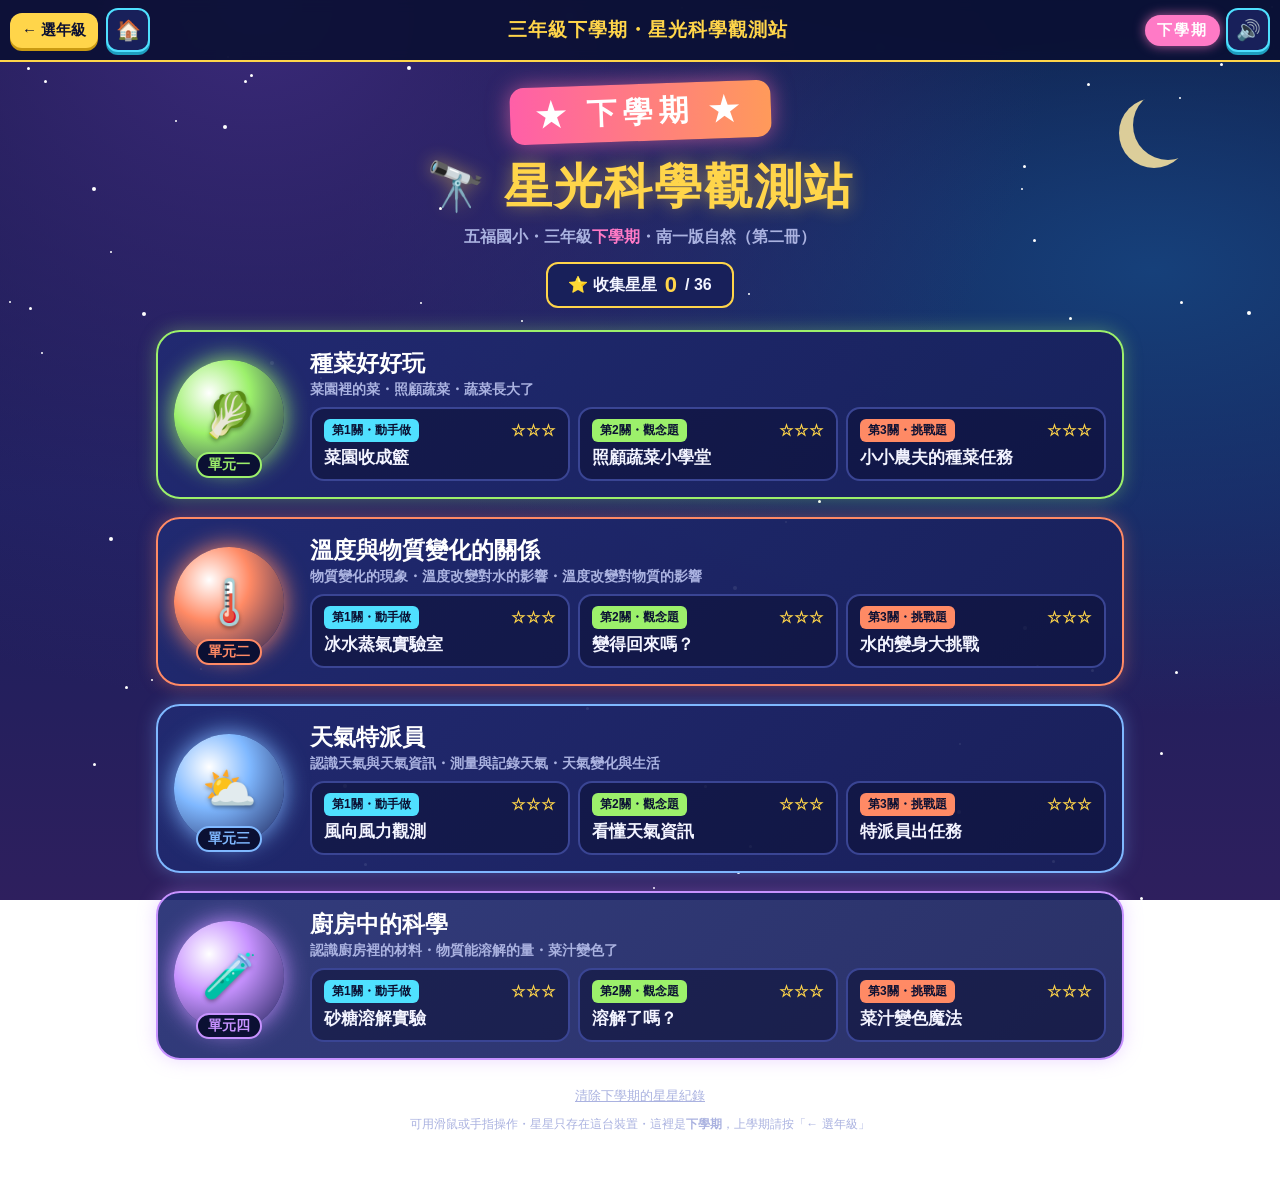
==== grade3-2/index.html @ 41b17544 "Add grade 3 second semester (南一三下) Co-Authored-By: Claude Opus 5.5 <noreply@anthropic.com>" ====
<!DOCTYPE html>
<html lang="zh-Hant">
<head>
<meta charset="UTF-8">
<meta name="viewport" content="width=device-width, initial-scale=1, maximum-scale=1, user-scalable=no">
<title>三年級下學期・星光科學觀測站（自然 南一版）</title>
<link rel="stylesheet" href="css/style.css">
</head>
<body>
<div class="sky" aria-hidden="true"><span class="moon"></span><span class="shoot"></span></div>
<header class="topbar">
  <div class="left"><a class="grade-link" href="../index.html">← 選年級</a><button id="btn-home" class="icon-btn" title="回觀測站首頁" aria-label="回觀測站首頁">🏠</button></div>
  <div id="top-title">三年級下學期・星光科學觀測站</div>
  <span class="sem-pill">下學期</span>
  <button id="btn-sound" class="icon-btn" title="聲音開關" aria-label="聲音開關">🔊</button>
</header>
<main id="app"></main>
<div id="toast" class="toast" hidden></div>

<script src="js/engine.js"></script>
<script src="js/u1.js"></script>
<script src="js/u2.js"></script>
<script src="js/u3.js"></script>
<script src="js/u4.js"></script>
<script src="js/app.js"></script>
<script src="https://kuog88.github.io/home-button.js" defer></script>
</body>
</html>
---- grade3-2/css/style.css ----
/* 三年級下學期・星光科學觀測站：夜空主題（深藍＋金色） */
:root{
  --sky1:#0b1033;--sky2:#1b1f5c;--sky3:#2e1f5e;
  --ink:#f3f4ff;--muted:#aab2e0;--panel:#18205a;--panel2:#212b72;--line:#3a4594;
  --gold:#ffd54a;--gold-d:#c99a12;--cyan:#4fe0ff;--cyan-d:#1e9fbf;--pink:#ff7ac6;--lime:#9cf06b;--coral:#ff8a65;
  --ok:#5ee08f;--green:#4fe0ff;--bad:#ff6b81;--shadow:0 8px 24px rgba(0,0,0,.35);
}
*{box-sizing:border-box;-webkit-tap-highlight-color:transparent}
html,body{margin:0;min-height:100%}
body{color:var(--ink);overflow-x:hidden;
  font-family:"Microsoft JhengHei","PingFang TC","Noto Sans TC","Heiti TC",sans-serif;
  background:radial-gradient(ellipse at 20% 0%,#3b2a7a 0%,transparent 55%),radial-gradient(ellipse at 90% 30%,#16407a 0%,transparent 50%),
    linear-gradient(180deg,var(--sky1) 0%,var(--sky2) 55%,var(--sky3) 100%);background-attachment:fixed}
button{font-family:inherit;color:var(--ink);touch-action:manipulation;cursor:pointer}
[hidden]{display:none!important}

/* 星空背景 */
.sky{position:fixed;inset:0;pointer-events:none;z-index:0;overflow:hidden}
.sky i{position:absolute;width:3px;height:3px;border-radius:50%;background:#fff;animation:twinkle 3s ease-in-out infinite}
.sky .moon{position:absolute;right:6%;top:90px;width:70px;height:70px;border-radius:50%;box-shadow:-14px 8px 0 0 #ffe9a3;opacity:.85}
.sky .shoot{position:absolute;top:18%;left:-10%;width:120px;height:2px;background:linear-gradient(90deg,transparent,#fff);
  transform:rotate(-18deg);animation:shoot 9s linear infinite}
@keyframes twinkle{50%{opacity:.25;transform:scale(.6)}}
@keyframes shoot{0%,80%{left:-15%;top:12%;opacity:0}82%{opacity:1}100%{left:110%;top:42%;opacity:0}}

/* 上方列 */
.topbar{position:fixed;top:0;left:0;right:0;z-index:50;height:62px;display:flex;align-items:center;justify-content:space-between;gap:6px;
  padding:0 10px;background:rgba(11,16,51,.9);border-bottom:2px solid var(--gold);backdrop-filter:blur(6px)}
.topbar .left{display:flex;align-items:center;gap:8px}
.grade-link{font-weight:900;font-size:15px;color:var(--sky1);text-decoration:none;padding:8px 12px;border-radius:12px;background:var(--gold);white-space:nowrap;box-shadow:0 3px 0 var(--gold-d)}
.grade-link:hover{filter:brightness(1.08)}
.sem-pill{flex:none;font-weight:900;font-size:15px;padding:6px 12px;border-radius:999px;background:var(--pink);color:#fff;letter-spacing:2px;box-shadow:0 0 12px rgba(255,122,198,.7)}
#top-title{font-weight:900;font-size:19px;letter-spacing:1px;text-align:center;flex:1;white-space:nowrap;overflow:hidden;text-overflow:ellipsis;padding:0 6px;color:var(--gold)}
.icon-btn{width:44px;height:44px;border-radius:12px;border:2px solid var(--cyan);background:var(--panel);font-size:20px;box-shadow:0 3px 0 var(--cyan-d)}
.icon-btn:active{transform:translateY(2px);box-shadow:0 1px 0 var(--cyan-d)}
#app{position:relative;z-index:1;max-width:1000px;margin:0 auto;padding:80px 16px 48px}

/* 首頁 */
.hero{text-align:center;margin:4px 0 22px}
.ribbon{display:inline-block;font-size:clamp(22px,5vw,30px);font-weight:900;letter-spacing:6px;color:#fff;padding:8px 26px;border-radius:14px;
  background:linear-gradient(90deg,#ff5fa8,#ff9a5a);box-shadow:0 0 22px rgba(255,110,170,.6);transform:rotate(-2deg)}
.hero h1{margin:14px 0 0;font-size:clamp(28px,6.4vw,48px);font-weight:900;letter-spacing:2px;color:var(--gold);text-shadow:0 0 18px rgba(255,213,74,.45)}
.hero p{color:var(--muted);margin:8px 0 0;font-weight:700}
.total{display:inline-flex;gap:8px;align-items:center;margin-top:14px;padding:8px 20px;border-radius:12px;background:var(--panel);
  border:2px solid var(--gold);font-weight:900}
.total b{color:var(--gold);font-size:22px}
.stations{display:flex;flex-direction:column;gap:18px;position:relative}
.station{display:grid;grid-template-columns:120px 1fr;gap:16px;align-items:center;padding:16px;border-radius:24px;
  background:linear-gradient(135deg,rgba(33,43,114,.92),rgba(24,32,90,.92));border:2px solid var(--c);box-shadow:0 0 18px color-mix(in srgb,var(--c) 35%,transparent)}
.planet{width:110px;height:110px;border-radius:50%;display:flex;flex-direction:column;align-items:center;justify-content:center;
  background:radial-gradient(circle at 32% 30%,#fff 0%,var(--c) 38%,#1a1f55 100%);box-shadow:0 0 24px var(--c);position:relative}
.planet .em{font-size:44px;line-height:1;filter:drop-shadow(0 2px 2px rgba(0,0,0,.4))}
.planet .no{position:absolute;bottom:-8px;background:var(--sky1);border:2px solid var(--c);color:var(--c);font-weight:900;font-size:14px;padding:2px 10px;border-radius:999px}
.station h2{margin:0 0 2px;font-size:23px;color:#fff}
.station .sub{color:var(--muted);font-size:14px;margin:0 0 8px;font-weight:700}
.lvs{display:grid;grid-template-columns:repeat(auto-fit,minmax(190px,1fr));gap:8px}
.lvbtn{display:flex;flex-direction:column;align-items:flex-start;gap:4px;text-align:left;padding:10px 12px;border-radius:14px;
  border:2px solid var(--line);background:rgba(11,16,51,.55);font-size:17px;font-weight:800}
.lvbtn:hover{border-color:var(--c);background:rgba(11,16,51,.85)}
.lvbtn:active{transform:scale(.98)}
.lvbtn .top{display:flex;width:100%;justify-content:space-between;align-items:center;gap:6px}
.tag{font-size:12px;font-weight:900;padding:3px 8px;border-radius:6px;color:var(--sky1);white-space:nowrap}
.tag.op{background:var(--cyan)}.tag.idea{background:var(--lime)}.tag.boss{background:var(--coral)}
.stars{letter-spacing:1px;font-size:16px;white-space:nowrap;color:var(--gold)}
.reset{display:block;margin:26px auto 0;background:none;border:none;color:var(--muted);text-decoration:underline;font-size:13px}
.foot{text-align:center;color:var(--muted);font-size:12px;margin-top:10px}

/* 關卡 */
.lvhead{background:var(--panel);border-radius:20px;padding:14px 16px;border:2px solid var(--c);box-shadow:var(--shadow);margin-bottom:14px}
.lvhead .crumb{font-size:13px;color:var(--muted);font-weight:800}
.lvhead .crumb .sem{color:var(--pink)}
.lvhead h2{margin:2px 0 6px;font-size:24px;color:var(--gold)}
.inst{display:flex;gap:10px;align-items:flex-start;font-size:18px;font-weight:700;line-height:1.55}
.say{flex:none;width:40px;height:40px;border-radius:10px;border:2px solid var(--cyan);background:var(--sky1);font-size:18px}
.bar{display:flex;gap:10px;align-items:center;justify-content:space-between;margin:0 0 12px;font-weight:800;color:var(--muted);flex-wrap:wrap}
.miss{color:var(--bad)}
.panel{background:var(--panel);border-radius:20px;padding:16px;box-shadow:var(--shadow);border:2px solid var(--line)}

.chip{display:inline-flex;align-items:center;gap:6px;padding:10px 14px;border-radius:12px;background:var(--panel2);border:2px solid var(--cyan);
  font-size:18px;font-weight:800;box-shadow:0 4px 0 var(--cyan-d);user-select:none;-webkit-user-select:none;touch-action:none;cursor:grab;margin:5px}
.chip .e{font-size:26px;line-height:1}
.chip.picked{background:#4a3a10;border-color:var(--gold);box-shadow:0 4px 0 var(--gold-d);transform:translateY(-3px)}
.chip.dragging{opacity:.35}
.chip.ghost{position:fixed;z-index:999;pointer-events:none;margin:0;transform:scale(1.08);box-shadow:0 10px 24px rgba(0,0,0,.5)}
.chip.small{font-size:14px;padding:5px 8px;margin:3px;box-shadow:none;cursor:default;border-color:var(--ok);background:#173d3a}
.chip.small .e{font-size:20px}
.pool{display:flex;flex-wrap:wrap;justify-content:center;min-height:60px;padding:8px;border-radius:16px;background:rgba(11,16,51,.6);border:2px dashed var(--line);margin-top:12px}
.bins{display:grid;grid-template-columns:repeat(auto-fit,minmax(150px,1fr));gap:10px}
.bin{min-height:120px;border-radius:16px;border:2px dashed var(--bc,var(--cyan));background:rgba(11,16,51,.45);padding:8px;text-align:center}
.bin h3{margin:0 0 6px;font-size:18px}
.bin.hi,.drop.hi{background:rgba(255,213,74,.18);border-style:solid}
.shake{animation:shake .4s}
@keyframes shake{20%,60%{transform:translateX(-7px)}40%,80%{transform:translateX(7px)}}
.pop{animation:pop .35s}
@keyframes pop{50%{transform:scale(1.12)}}

/* 選擇題 */
.q{font-size:21px;font-weight:800;line-height:1.55;margin:4px 0 12px}
.q .big{display:block;font-size:46px;text-align:center;margin:6px 0}
.q .big svg{width:100%;max-width:340px;height:auto}
.opts{display:grid;grid-template-columns:repeat(auto-fit,minmax(200px,1fr));gap:10px}
.opt{padding:14px;border-radius:14px;border:2px solid var(--line);background:var(--panel2);font-size:19px;font-weight:800;text-align:left;box-shadow:0 4px 0 #0d1240}
.opt:hover{border-color:var(--cyan)}
.opt.wrong{border-color:var(--bad);background:#4a1d33;color:#ffc2cd}
.opt.right{border-color:var(--ok);background:#1b4a3c}
.opt:disabled{cursor:default}
.why{margin-top:12px;padding:12px 14px;border-radius:12px;background:#132f45;border:2px solid #2b6c8a;font-size:17px;line-height:1.6;font-weight:700}
.dots{display:flex;gap:6px}
.dots i{width:12px;height:12px;border-radius:3px;background:#323c84;transform:rotate(45deg)}
.dots i.on{background:var(--ok)}
.dots i.cur{background:var(--gold)}
.btn{display:inline-block;padding:12px 22px;border-radius:14px;border:none;background:var(--gold);color:var(--sky1);font-size:18px;font-weight:900;box-shadow:0 5px 0 var(--gold-d)}
.btn:active{transform:translateY(3px);box-shadow:0 2px 0 var(--gold-d)}
.btn.alt{background:var(--panel2);color:var(--ink);border:2px solid var(--line);box-shadow:0 5px 0 #0d1240}
.btn.blue{background:var(--cyan);box-shadow:0 5px 0 var(--cyan-d)}
.btn:disabled{opacity:.4;cursor:default}
.row{display:flex;gap:10px;flex-wrap:wrap;justify-content:center;margin-top:14px}

/* 排序卡 */
.cards{display:grid;grid-template-columns:repeat(auto-fit,minmax(140px,1fr));gap:12px}
.ocard{position:relative;border-radius:16px;border:2px solid var(--line);background:var(--panel2);padding:8px;text-align:center;font-weight:800;font-size:16px;box-shadow:0 4px 0 #0d1240}
.ocard svg{width:100%;height:auto;display:block}
.ocard .num{position:absolute;top:-10px;right:-10px;width:34px;height:34px;border-radius:50%;background:var(--gold);color:var(--sky1);font-weight:900;display:flex;align-items:center;justify-content:center;font-size:18px}
.ocard.done{border-color:var(--ok);background:#1b4a3c}

/* 模擬實驗 */
.sim svg{width:100%;max-width:560px;margin:0 auto;height:auto;display:block}
.bk svg{max-width:260px}
.simrow{display:grid;grid-template-columns:repeat(auto-fit,minmax(260px,1fr));gap:14px;align-items:start}
.simbox{border-radius:16px;border:2px solid var(--line);padding:10px;text-align:center;background:rgba(11,16,51,.4)}
.simbox h3{margin:0 0 6px}
.msg{min-height:30px;font-size:19px;font-weight:900;text-align:center;margin-top:8px;line-height:1.5}
.mission{padding:10px 14px;border-radius:12px;background:#3a2c0c;border:2px solid var(--gold);font-size:19px;font-weight:900;margin-bottom:10px}
.slider{width:100%;max-width:520px;display:block;margin:10px auto;accent-color:var(--gold);height:34px}
.seg{display:flex;flex-wrap:wrap;gap:8px;justify-content:center;margin:8px 0}
.seg button{padding:8px 14px;border-radius:10px;border:2px solid var(--line);background:var(--panel2);font-weight:900;font-size:16px}
.seg button.on{border-color:var(--gold);background:#4a3a10;color:var(--gold)}
table.rec{border-collapse:collapse;margin:10px auto;font-size:16px;font-weight:800}
table.rec th,table.rec td{border:2px solid var(--line);padding:6px 10px;text-align:center}
table.rec th{background:var(--panel2)}
table.rec td.cur{background:#4a3a10}
.tubes{display:flex;flex-wrap:wrap;gap:10px;justify-content:center}
.tube{width:96px;text-align:center;font-weight:800;font-size:14px;border:2px solid var(--line);border-radius:14px;padding:6px;background:var(--panel2)}
.tube svg{width:60px;height:110px;display:block;margin:0 auto}
.tube.done{border-color:var(--ok)}
.packet{display:inline-block;text-align:left;font-size:16px;line-height:1.55;background:#fff6dc;color:#4a3410;border-radius:12px;padding:10px 14px;border:3px solid #e2b34a;max-width:340px}
.packet b{color:#b0451a}
.packet .pt{font-size:22px;font-weight:900;text-align:center;margin-bottom:4px}

/* 結果 */
.result{text-align:center;padding:26px 16px}
.result .bigstars{font-size:58px;letter-spacing:6px;margin:8px 0;color:var(--gold);text-shadow:0 0 16px rgba(255,213,74,.6)}
.result h2{font-size:30px;margin:6px 0}
.toast{position:fixed;left:50%;bottom:24px;transform:translateX(-50%);z-index:100;max-width:min(92vw,560px);background:#fff;color:var(--sky1);
  padding:12px 18px;border-radius:14px;font-size:17px;font-weight:800;line-height:1.5;box-shadow:0 8px 24px rgba(0,0,0,.45);border:3px solid var(--gold)}

@media (max-width:600px){
  .station{grid-template-columns:1fr;justify-items:center;text-align:center}
  .station .lvs{width:100%}
  .sem-pill{font-size:12px;padding:4px 8px;letter-spacing:1px}
}
@media (max-width:520px){
  #top-title{font-size:15px}
  .q{font-size:19px}.opt{font-size:17px}
  .inst{font-size:16px}
  .grade-link{font-size:13px;padding:6px 8px}
  #btn-home,#btn-sound{width:38px;height:38px;font-size:17px}
}
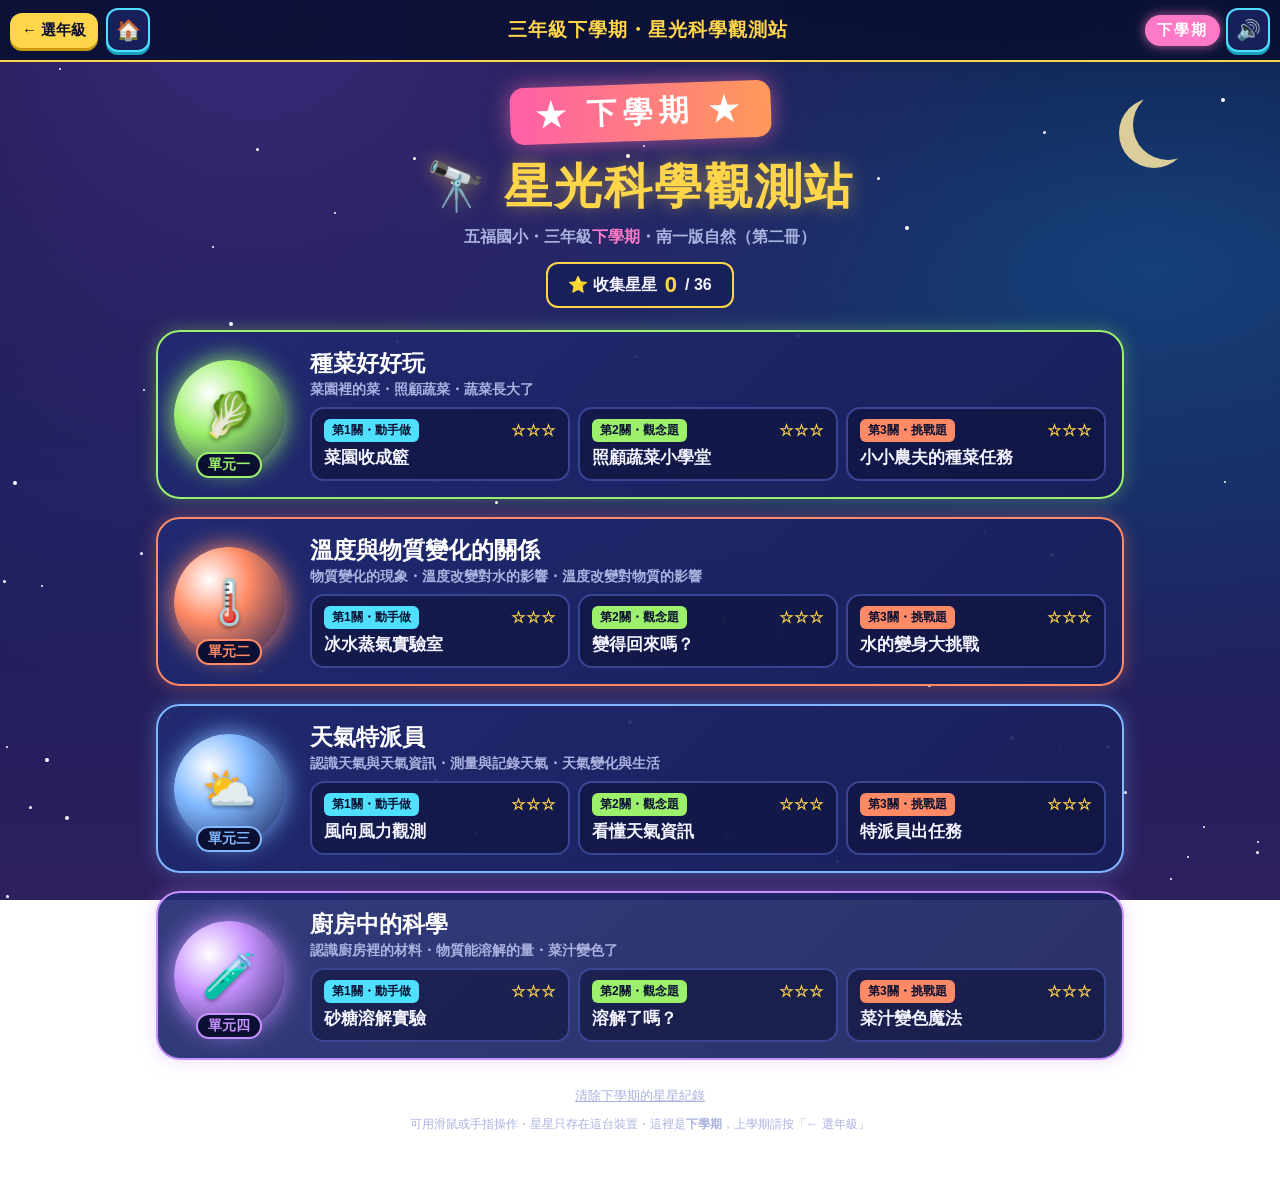
==== commit 4a752ef1: "Add gentle per-level background music (bgm.js) Co-Authored-By: Claude Opus 5.5 <noreply@anthropic.co" ====
--- a/grade3-2/index.html
+++ b/grade3-2/index.html
@@ -24,5 +24,6 @@
 <script src="js/u4.js"></script>
 <script src="js/app.js"></script>
 <script src="https://kuog88.github.io/home-button.js" defer></script>
+<script src="https://kuog88.github.io/bgm.js" defer></script>
 </body>
 </html>
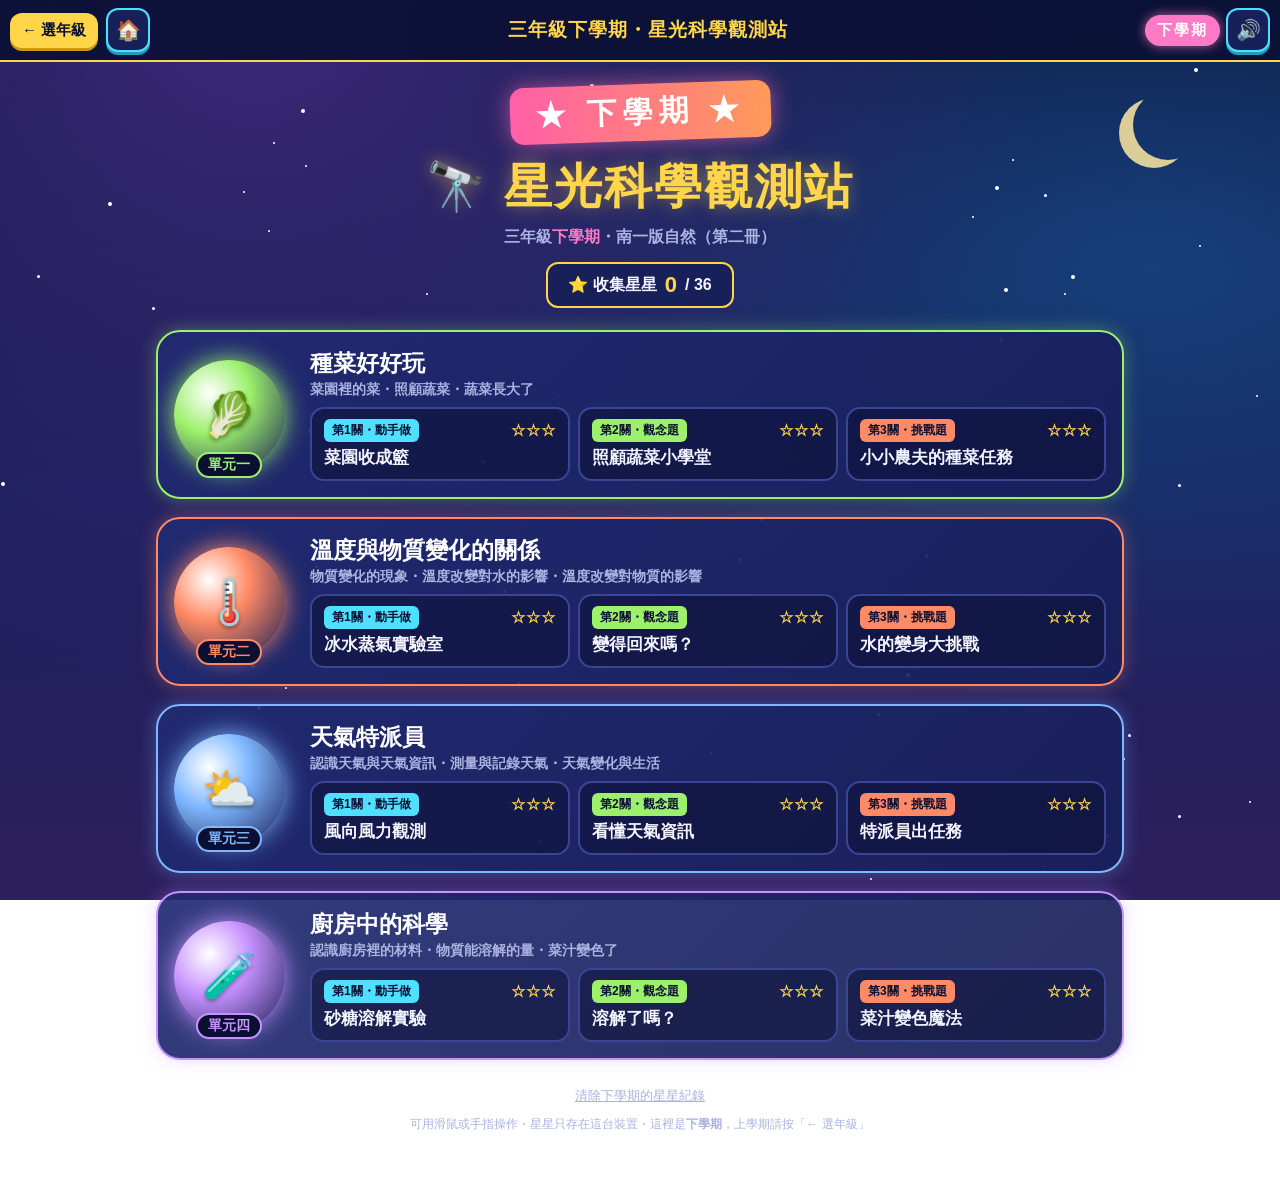
==== commit 54e34958: "Science grade3-2: 家長回報修正（星星改用答對率 85/65/40%、未滿 40% 不過關） Co-Authored-By: Claude Opus 5.5 <noreply@anth" ====
--- a/grade3-2/index.html
+++ b/grade3-2/index.html
@@ -4,7 +4,7 @@
 <meta charset="UTF-8">
 <meta name="viewport" content="width=device-width, initial-scale=1, maximum-scale=1, user-scalable=no">
 <title>三年級下學期・星光科學觀測站（自然 南一版）</title>
-<link rel="stylesheet" href="css/style.css">
+<link rel="stylesheet" href="css/style.css?v=20261101s">
 </head>
 <body>
 <div class="sky" aria-hidden="true"><span class="moon"></span><span class="shoot"></span></div>
@@ -17,12 +17,12 @@
 <main id="app"></main>
 <div id="toast" class="toast" hidden></div>
 
-<script src="js/engine.js"></script>
-<script src="js/u1.js"></script>
-<script src="js/u2.js"></script>
-<script src="js/u3.js"></script>
-<script src="js/u4.js"></script>
-<script src="js/app.js"></script>
+<script src="js/engine.js?v=20261101s"></script>
+<script src="js/u1.js?v=20261101s"></script>
+<script src="js/u2.js?v=20261101s"></script>
+<script src="js/u3.js?v=20261101s"></script>
+<script src="js/u4.js?v=20261101s"></script>
+<script src="js/app.js?v=20261101s"></script>
 <script src="https://kuog88.github.io/home-button.js" defer></script>
 <script src="https://kuog88.github.io/bgm.js" defer></script>
 </body>
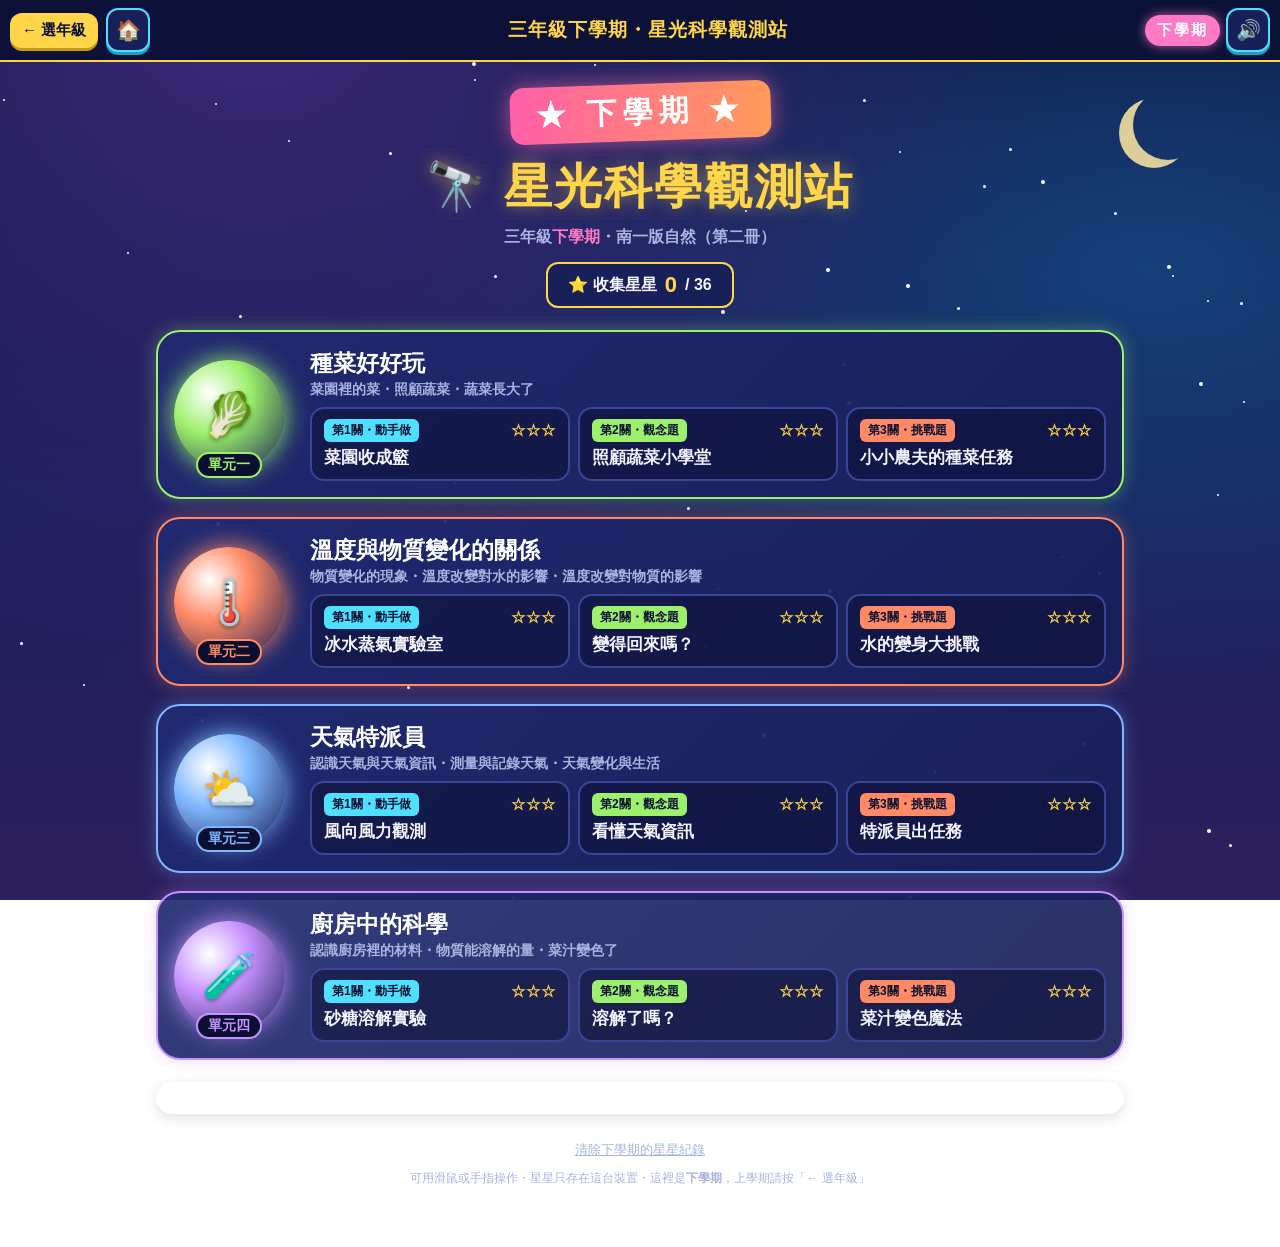
==== commit e551bb40: "Science grade3-2: 月考測驗卷（期中／期末／全冊，是非・選擇・填充，陷阱題） Co-Authored-By: Claude Opus 5.5 <noreply@anthropic.co" ====
--- a/grade3-2/index.html
+++ b/grade3-2/index.html
@@ -4,7 +4,7 @@
 <meta charset="UTF-8">
 <meta name="viewport" content="width=device-width, initial-scale=1, maximum-scale=1, user-scalable=no">
 <title>三年級下學期・星光科學觀測站（自然 南一版）</title>
-<link rel="stylesheet" href="css/style.css?v=20261101s">
+<link rel="stylesheet" href="css/style.css?v=20261102x">
 </head>
 <body>
 <div class="sky" aria-hidden="true"><span class="moon"></span><span class="shoot"></span></div>
@@ -17,12 +17,17 @@
 <main id="app"></main>
 <div id="toast" class="toast" hidden></div>
 
-<script src="js/engine.js?v=20261101s"></script>
-<script src="js/u1.js?v=20261101s"></script>
-<script src="js/u2.js?v=20261101s"></script>
-<script src="js/u3.js?v=20261101s"></script>
-<script src="js/u4.js?v=20261101s"></script>
-<script src="js/app.js?v=20261101s"></script>
+<script src="js/engine.js?v=20261102x"></script>
+<script src="js/u1.js?v=20261102x"></script>
+<script src="js/u2.js?v=20261102x"></script>
+<script src="js/u3.js?v=20261102x"></script>
+<script src="js/u4.js?v=20261102x"></script>
+<script src="js/app.js?v=20261102x"></script>
+<script src="js/exam-bank.js?v=20261102x"></script>
+<script src="https://kuog88.github.io/kg-exam.js" defer></script>
+<script>
+window.addEventListener('load', function m() { if (window.KGExam) KGExam.mount(document.getElementById('exam-box'), EXAM_BANK); else setTimeout(m, 200); });
+</script>
 <script src="https://kuog88.github.io/home-button.js" defer></script>
 <script src="https://kuog88.github.io/bgm.js" defer></script>
 </body>
--- a/grade3-2/css/style.css
+++ b/grade3-2/css/style.css
@@ -166,3 +166,6 @@
   .grade-link{font-size:13px;padding:6px 8px}
   #btn-home,#btn-sound{width:38px;height:38px;font-size:17px}
 }
+
+/* 📝 月考測驗卷區塊（KGExam.mount 畫在 #exam-box） */
+.exam-sec{max-width:1100px;margin:22px auto 10px;background:#fff;border-radius:20px;padding:16px;box-shadow:0 4px 14px rgba(0,0,0,.12);overflow:hidden}
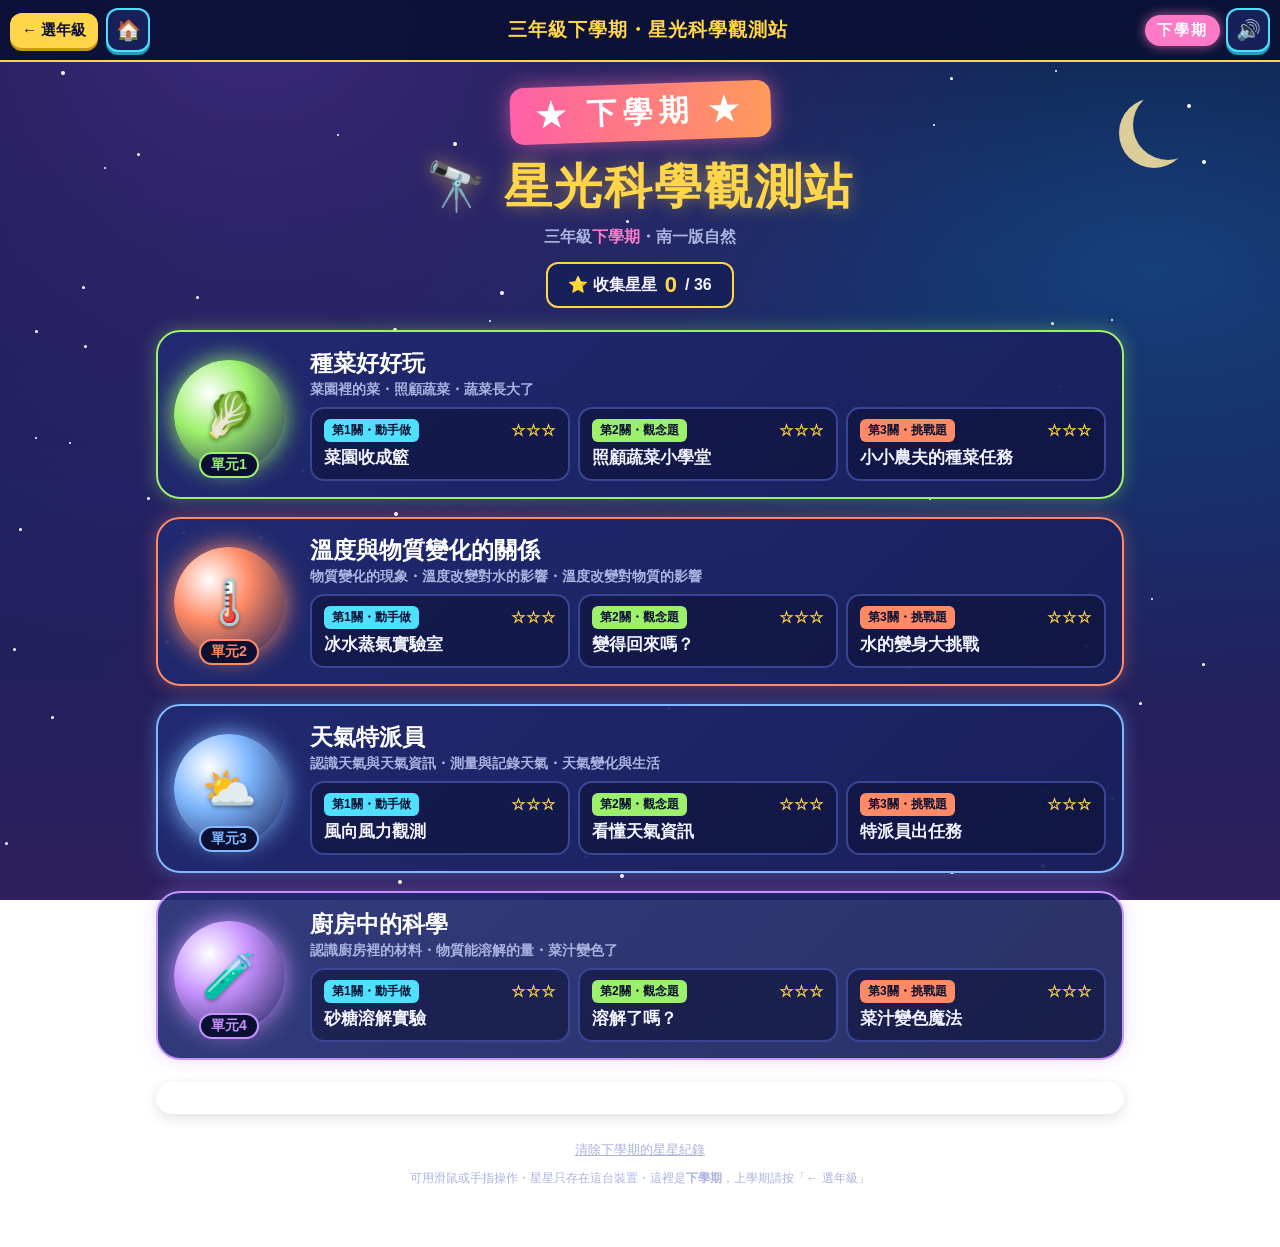
==== commit 857624ff: "Science grade3-2: 支援南一・康軒・翰林三版本（版本／範圍切換、補做缺少的單元與月考題） Co-Authored-By: Claude Opus 5.5 <noreply@anthro" ====
--- a/grade3-2/index.html
+++ b/grade3-2/index.html
@@ -3,8 +3,8 @@
 <head>
 <meta charset="UTF-8">
 <meta name="viewport" content="width=device-width, initial-scale=1, maximum-scale=1, user-scalable=no">
-<title>三年級下學期・星光科學觀測站（自然 南一版）</title>
-<link rel="stylesheet" href="css/style.css?v=20261102x">
+<title>三年級下學期・星光科學觀測站（自然）</title>
+<link rel="stylesheet" href="css/style.css?v=20261103v">
 </head>
 <body>
 <div class="sky" aria-hidden="true"><span class="moon"></span><span class="shoot"></span></div>
@@ -17,16 +17,23 @@
 <main id="app"></main>
 <div id="toast" class="toast" hidden></div>
 
-<script src="js/engine.js?v=20261102x"></script>
-<script src="js/u1.js?v=20261102x"></script>
-<script src="js/u2.js?v=20261102x"></script>
-<script src="js/u3.js?v=20261102x"></script>
-<script src="js/u4.js?v=20261102x"></script>
-<script src="js/app.js?v=20261102x"></script>
-<script src="js/exam-bank.js?v=20261102x"></script>
+<script src="https://kuog88.github.io/kg-ver.js"></script>
+<script src="js/book.js?v=20261103v"></script>
+<script src="js/engine.js?v=20261103v"></script>
+<script src="js/u1.js?v=20261103v"></script>
+<script src="js/u2.js?v=20261103v"></script>
+<script src="js/u3.js?v=20261103v"></script>
+<script src="js/u4.js?v=20261103v"></script>
+<script src="js/x-an.js?v=20261103v"></script>
+<script src="js/x-sv.js?v=20261103v"></script>
+<script src="js/x-wt.js?v=20261103v"></script>
+<script src="js/x-se.js?v=20261103v"></script>
+<script src="js/app.js?v=20261103v"></script>
+<script src="js/exam-bank.js?v=20261103v"></script>
+<script src="js/exam-x.js?v=20261103v"></script>
 <script src="https://kuog88.github.io/kg-exam.js" defer></script>
 <script>
-window.addEventListener('load', function m() { if (window.KGExam) KGExam.mount(document.getElementById('exam-box'), EXAM_BANK); else setTimeout(m, 200); });
+window.addEventListener('load', function m() { if (window.KGExam) G.mountExam(); else setTimeout(m, 200); });
 </script>
 <script src="https://kuog88.github.io/home-button.js" defer></script>
 <script src="https://kuog88.github.io/bgm.js" defer></script>
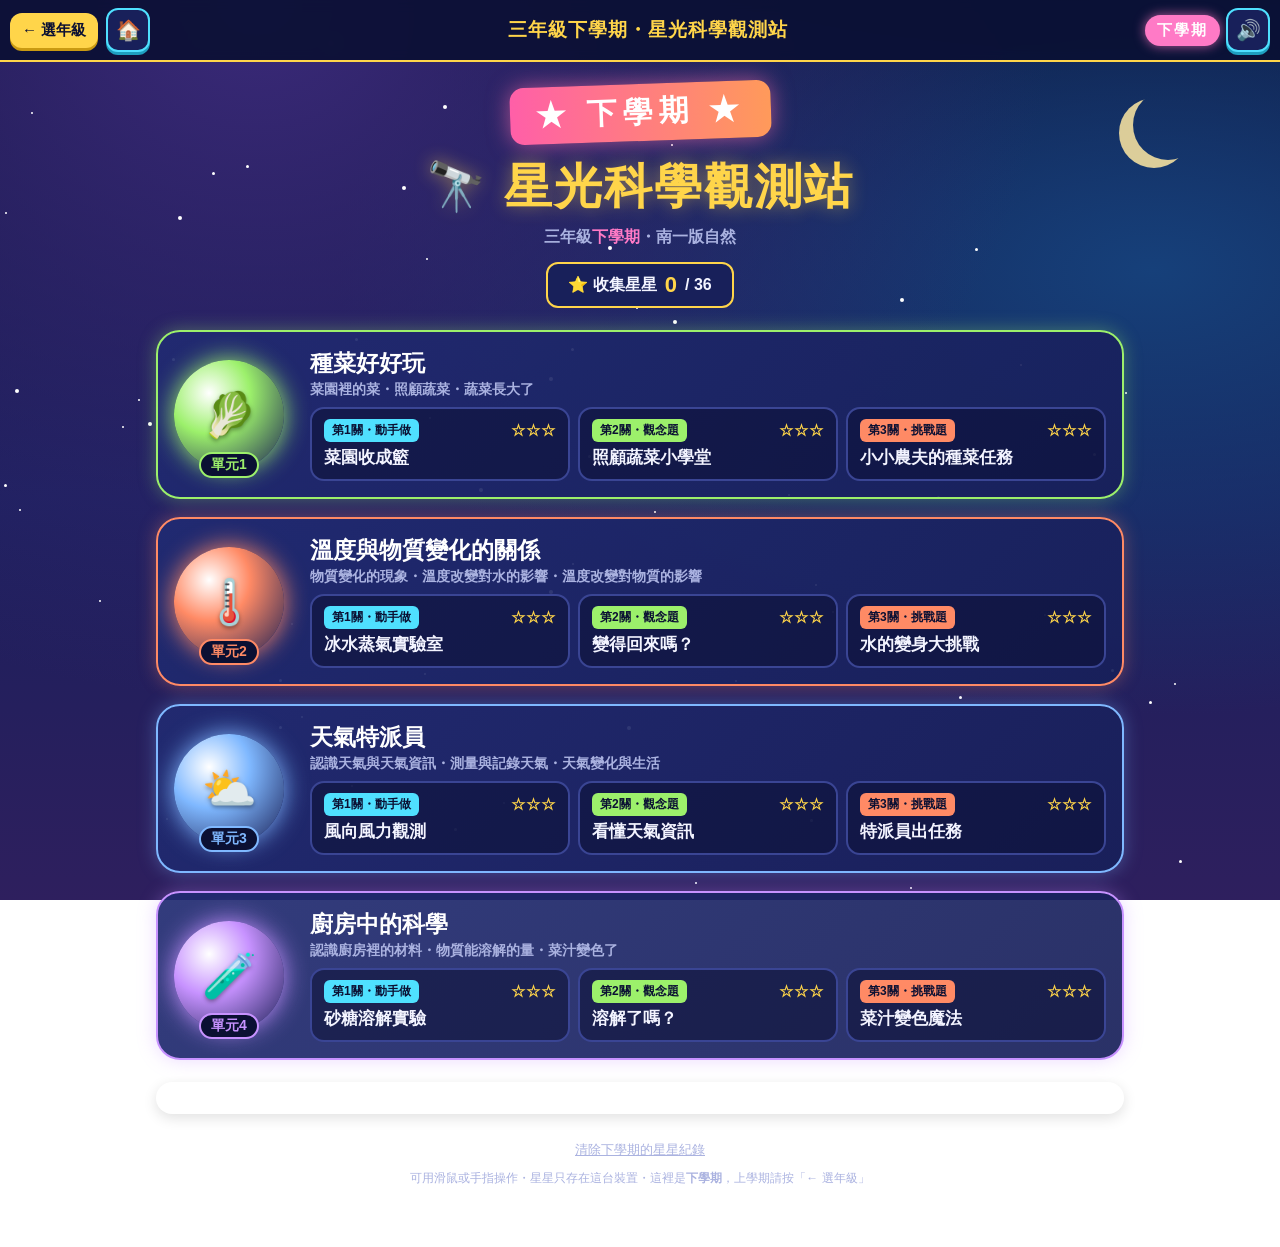
==== commit 0b58505e: "語言標記改成 zh-Hant-TW，確保瀏覽器用臺灣標準字形 Co-Authored-By: Claude Opus 5.5 <noreply@anthropic.com>" ====
--- a/grade3-2/index.html
+++ b/grade3-2/index.html
@@ -1,5 +1,5 @@
 <!DOCTYPE html>
-<html lang="zh-Hant">
+<html lang="zh-Hant-TW">
 <head>
 <meta charset="UTF-8">
 <meta name="viewport" content="width=device-width, initial-scale=1, maximum-scale=1, user-scalable=no">
